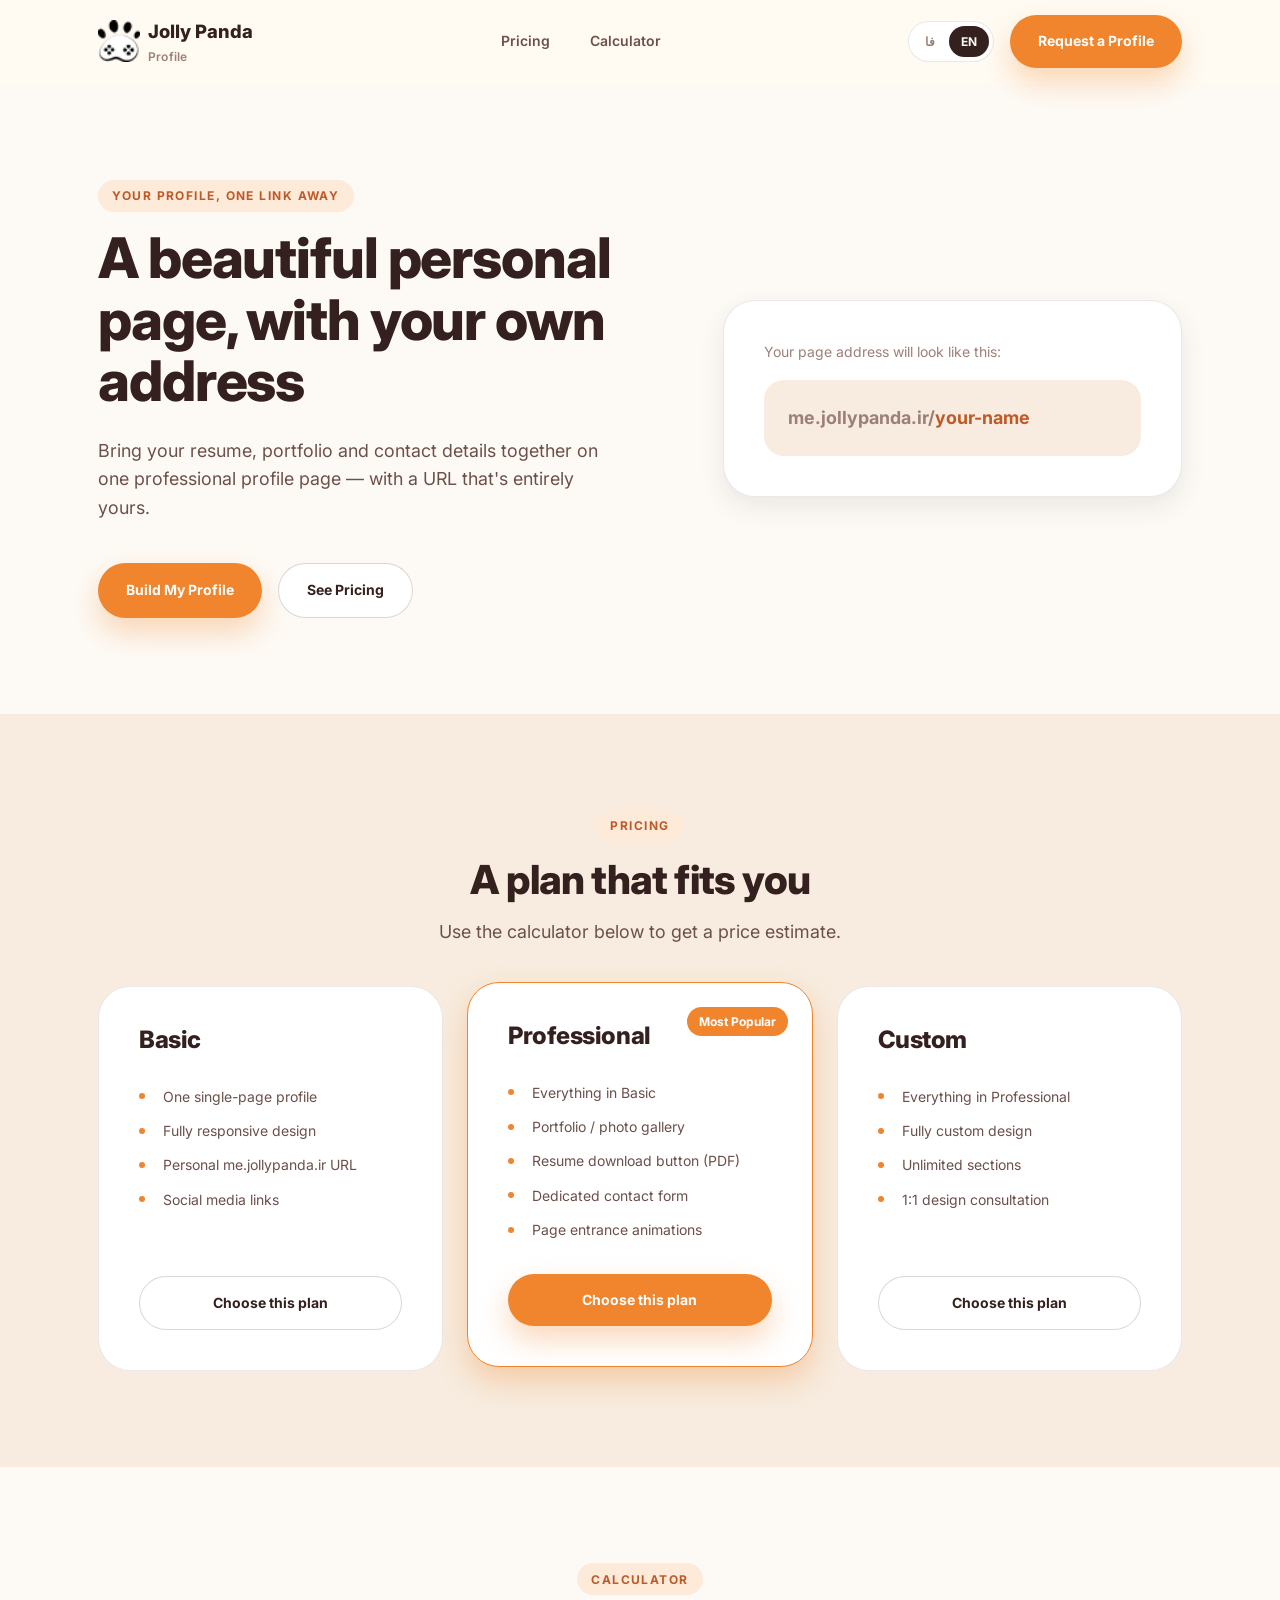
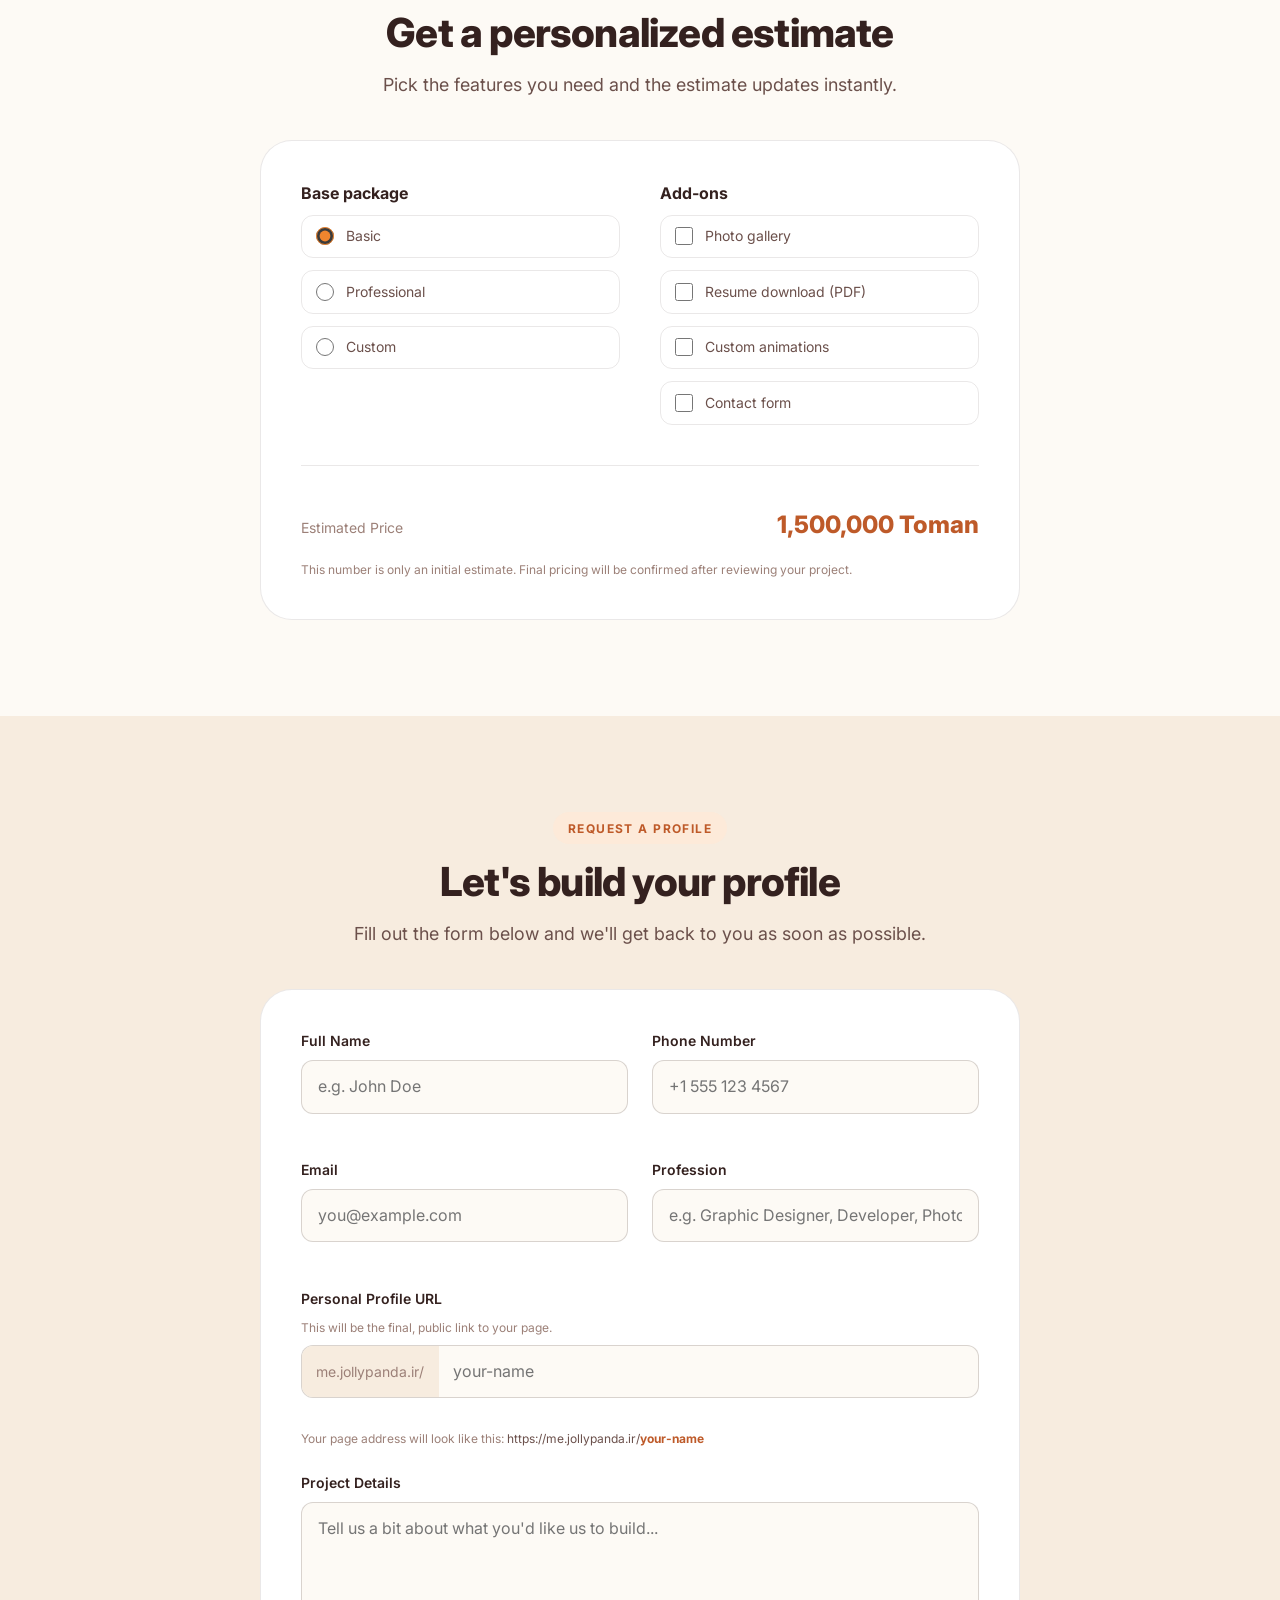
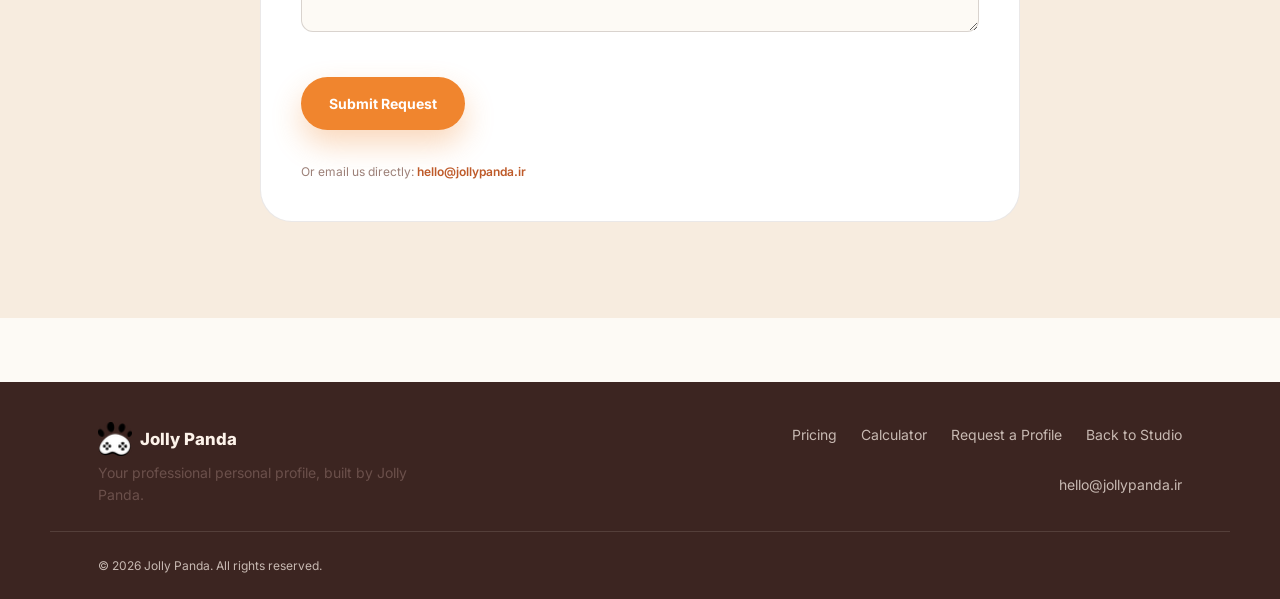
==== index.html @ eb1d2b5e "Add initial Jolly Panda Profile static site Introduce a standalone static site for Jolly Panda 'me' " ====
<!DOCTYPE html>
<html lang="fa" dir="rtl">
<head>
  <meta charset="UTF-8" />
  <meta name="viewport" content="width=device-width, initial-scale=1.0" />
  <title>پروفایل شخصی و Portfolio حرفه‌ای | Jolly Panda</title>
  <meta name="description" content="ساخت صفحه شخصی، رزومه و Portfolio اختصاصی برای معرفی حرفه‌ای شما در یک لینک." />
  <meta name="theme-color" content="#fffbf3" />
  <meta name="robots" content="index, follow, max-image-preview:large" />
  <meta name="author" content="Jolly Panda" />

  <!-- Open Graph -->
  <meta property="og:title" content="پروفایل شخصی و Portfolio حرفه‌ای | Jolly Panda" />
  <meta property="og:description" content="ساخت صفحه شخصی، رزومه و Portfolio اختصاصی برای معرفی حرفه‌ای شما در یک لینک." />
  <meta property="og:type" content="website" />
  <meta property="og:url" content="https://me.jollypanda.ir/" />
  <meta property="og:site_name" content="Jolly Panda" />
  <meta property="og:locale" content="fa_IR" />
  <meta property="og:locale:alternate" content="en_US" />

  <link rel="canonical" href="https://me.jollypanda.ir/" />
  <link rel="alternate" hreflang="fa" href="https://me.jollypanda.ir/" />
  <link rel="alternate" hreflang="en" href="https://me.jollypanda.ir/?lang=en" />
  <link rel="alternate" hreflang="x-default" href="https://me.jollypanda.ir/" />

  <link rel="icon" href="assets/favicon.svg" type="image/svg+xml" />

  <!-- Fonts: Inter (Latin) + Vazirmatn (Persian) — matches the Jolly Panda art style -->
  <link rel="preconnect" href="https://fonts.googleapis.com" />
  <link rel="preconnect" href="https://fonts.gstatic.com" crossorigin />
  <link href="https://fonts.googleapis.com/css2?family=Inter:wght@400;500;600;700;800;900&family=Vazirmatn:wght@400;500;600;700;800&display=swap" rel="stylesheet" />

  <!-- Self-contained: design tokens + base components, then page-specific styles -->
  <link rel="stylesheet" href="css/variables.css" />
  <link rel="stylesheet" href="css/base.css" />
  <link rel="stylesheet" href="css/page.css" />
</head>
<body>
  <a class="skip-link" href="#main" data-i18n="nav.skip">Skip to content</a>

  <header class="site-header" id="siteHeader">
    <div class="container nav">
      <a href="index.html" class="brand" aria-label="Jolly Panda Profile home">
        <img src="assets/favicon.svg" alt="" class="brand__mark" width="42" height="42" />
        <span>
          <span data-i18n="nav.brand">Jolly Panda</span>
          <span class="brand__sub" data-i18n="nav.brandSub">Profile</span>
        </span>
      </a>

      <button class="nav-toggle" id="navToggle" aria-expanded="false" aria-controls="navLinks" aria-label="Toggle menu">
        <span></span><span></span><span></span>
      </button>

      <nav id="navLinks" class="nav__links">
        <a href="#pricing" class="nav__link" data-i18n="nav.pricing">قیمت‌گذاری</a>
        <a href="#calculator" class="nav__link" data-i18n="nav.calculator">محاسبه‌گر</a>
        <a href="#request" class="btn btn-primary nav__mobile-cta" data-i18n="nav.request">درخواست پروفایل</a>
      </nav>

      <div class="nav__actions">
        <div class="lang-switch" role="group" aria-label="Language switch">
          <button type="button" class="lang-switch__btn" data-lang="fa">فا</button>
          <button type="button" class="lang-switch__btn" data-lang="en">EN</button>
        </div>
        <a href="#request" class="btn btn-primary" data-i18n="nav.request">درخواست پروفایل</a>
      </div>
    </div>
  </header>

  <main id="main">

    <!-- ============ HERO ============ -->
    <section class="section profile-hero">
      <div class="container profile-hero__grid">
        <div>
          <span class="eyebrow" data-i18n="hero.badge">پروفایل اختصاصی شما، در یک لینک</span>
          <h1 class="profile-hero__title" data-i18n="hero.title">یک صفحه شخصی زیبا، با آدرس اختصاصی خودتان</h1>
          <p class="profile-hero__desc" data-i18n="hero.description">
            رزومه، Portfolio و راه‌های ارتباطی‌تان را در یک صفحه شخصی حرفه‌ای کنار هم بگذارید — با آدرسی که کاملاً متعلق به خودتان است.
          </p>
          <div class="profile-hero__actions">
            <a href="#request" class="btn btn-primary" data-i18n="hero.ctaPrimary">ساخت پروفایل من</a>
            <a href="#pricing" class="btn btn-secondary" data-i18n="hero.ctaSecondary">مشاهده قیمت‌ها</a>
          </div>
        </div>

        <div class="profile-hero__url-card" aria-hidden="true">
          <span class="profile-hero__url-label" data-i18n="hero.urlLabel">آدرس صفحه شما این‌طور خواهد بود:</span>
          <div class="profile-hero__url-mock">
            <span class="profile-hero__url-domain">me.jollypanda.ir/</span><span class="profile-hero__url-slug">your-name</span>
          </div>
        </div>
      </div>
    </section>

    <!-- ============ PRICING ============ -->
    <section class="section section--alt" id="pricing">
      <div class="container">
        <div class="section-heading section-heading--center">
          <span class="eyebrow" data-i18n="pricing.eyebrow">قیمت‌گذاری</span>
          <h2 data-i18n="pricing.title">پکیجی که مناسب شماست</h2>
          <p data-i18n="pricing.subtitle">برای برآورد قیمت، از محاسبه‌گر پایین همین صفحه استفاده کنید.</p>
        </div>

        <div class="pricing-grid">
          <article class="pricing-card">
            <h3 data-i18n="pricing.plans.basic.name">پایه</h3>
            <ul class="pricing-card__features" data-i18n-list="pricing.plans.basic.features"></ul>
            <a href="#request" class="btn btn-secondary pricing-card__cta" data-i18n="pricing.cta">انتخاب این پکیج</a>
          </article>

          <article class="pricing-card pricing-card--featured">
            <span class="pricing-card__badge" data-i18n="pricing.mostPopular">محبوب‌ترین</span>
            <h3 data-i18n="pricing.plans.professional.name">حرفه‌ای</h3>
            <ul class="pricing-card__features" data-i18n-list="pricing.plans.professional.features"></ul>
            <a href="#request" class="btn btn-primary pricing-card__cta" data-i18n="pricing.cta">انتخاب این پکیج</a>
          </article>

          <article class="pricing-card">
            <h3 data-i18n="pricing.plans.custom.name">اختصاصی</h3>
            <ul class="pricing-card__features" data-i18n-list="pricing.plans.custom.features"></ul>
            <a href="#request" class="btn btn-secondary pricing-card__cta" data-i18n="pricing.cta">انتخاب این پکیج</a>
          </article>
        </div>
      </div>
    </section>

    <!-- ============ CALCULATOR ============ -->
    <section class="section" id="calculator">
      <div class="container">
        <div class="section-heading section-heading--center">
          <span class="eyebrow" data-i18n="calculator.eyebrow">محاسبه‌گر</span>
          <h2 data-i18n="calculator.title">برآورد قیمت شخصی‌سازی‌شده</h2>
          <p data-i18n="calculator.subtitle">امکانات مورد نیازتان را انتخاب کنید تا برآورد قیمت به‌روزرسانی شود.</p>
        </div>

        <form class="calculator" id="calculatorForm">
          <div class="calculator__grid">
            <fieldset class="calculator__group">
              <legend data-i18n="calculator.packageLabel">پکیج پایه</legend>
              <label class="calculator__option">
                <input type="radio" name="calcPackage" value="basic" checked />
                <span data-i18n="calculator.packages.basic">پایه</span>
              </label>
              <label class="calculator__option">
                <input type="radio" name="calcPackage" value="standard" />
                <span data-i18n="calculator.packages.standard">حرفه‌ای</span>
              </label>
              <label class="calculator__option">
                <input type="radio" name="calcPackage" value="premium" />
                <span data-i18n="calculator.packages.premium">اختصاصی</span>
              </label>
            </fieldset>

            <fieldset class="calculator__group">
              <legend data-i18n="calculator.addonsLabel">امکانات اضافه</legend>
              <label class="calculator__option">
                <input type="checkbox" name="calcAddon" value="gallery" />
                <span data-i18n="calculator.addons.gallery">گالری تصاویر</span>
              </label>
              <label class="calculator__option">
                <input type="checkbox" name="calcAddon" value="resume" />
                <span data-i18n="calculator.addons.resume">دانلود رزومه (PDF)</span>
              </label>
              <label class="calculator__option">
                <input type="checkbox" name="calcAddon" value="animations" />
                <span data-i18n="calculator.addons.animations">انیمیشن‌های اختصاصی</span>
              </label>
              <label class="calculator__option">
                <input type="checkbox" name="calcAddon" value="contactForm" />
                <span data-i18n="calculator.addons.contactForm">فرم تماس</span>
              </label>
            </fieldset>
          </div>

          <div class="calculator__result">
            <span class="calculator__result-label" data-i18n="calculator.totalLabel">برآورد قیمت</span>
            <span class="calculator__result-value" id="calculatorTotal">۱,۵۰۰,۰۰۰ تومان</span>
          </div>
          <p class="calculator__note" data-i18n="calculator.note">این عدد صرفاً یک برآورد اولیه است و قیمت نهایی پس از بررسی پروژه اعلام می‌شود.</p>
        </form>
      </div>
    </section>

    <!-- ============ REQUEST FORM ============ -->
    <section class="section section--alt" id="request">
      <div class="container">
        <div class="section-heading section-heading--center">
          <span class="eyebrow" data-i18n="form.eyebrow">درخواست پروفایل</span>
          <h2 data-i18n="form.title">بگذارید پروفایل‌تان را بسازیم</h2>
          <p data-i18n="form.subtitle">فرم زیر را پر کنید تا در سریع‌ترین زمان ممکن با شما تماس بگیریم.</p>
        </div>

        <form class="request-form" id="profileRequestForm" novalidate>
          <div class="request-form__row">
            <div class="form-field">
              <label class="form-field__label" for="fullName" data-i18n="form.labels.fullName">نام و نام خانوادگی</label>
              <input class="form-field__input" type="text" id="fullName" name="fullName"
                     data-i18n-placeholder="form.placeholders.fullName" placeholder="مثلاً یوسف فرهمند" />
              <span class="form-field__error"></span>
            </div>

            <div class="form-field">
              <label class="form-field__label" for="phone" data-i18n="form.labels.phone">شماره تماس</label>
              <input class="form-field__input" type="tel" id="phone" name="phone"
                     data-i18n-placeholder="form.placeholders.phone" placeholder="۰۹۱۲۱۲۳۴۵۶۷" />
              <span class="form-field__error"></span>
            </div>
          </div>

          <div class="request-form__row">
            <div class="form-field">
              <label class="form-field__label" for="email" data-i18n="form.labels.email">ایمیل</label>
              <input class="form-field__input" type="email" id="email" name="email"
                     data-i18n-placeholder="form.placeholders.email" placeholder="you@example.com" />
              <span class="form-field__error"></span>
            </div>

            <div class="form-field">
              <label class="form-field__label" for="profession" data-i18n="form.labels.profession">حوزه فعالیت</label>
              <input class="form-field__input" type="text" id="profession" name="profession"
                     data-i18n-placeholder="form.placeholders.profession" placeholder="مثلاً طراح گرافیک، برنامه‌نویس، عکاس..." />
              <span class="form-field__error"></span>
            </div>
          </div>

          <!-- ===== Profile URL / slug picker ===== -->
          <div class="form-field form-field--url">
            <label class="form-field__label" for="profileSlugInput" data-i18n="form.labels.urlLabel">آدرس اختصاصی پروفایل</label>
            <p class="form-field__hint" data-i18n="form.labels.urlSubLabel">این آدرس، لینک نهایی و عمومی صفحه شما خواهد بود.</p>

            <div class="url-picker">
              <span class="url-picker__prefix" data-i18n="form.labels.urlPreviewPrefix">me.jollypanda.ir/</span>
              <input class="url-picker__input" type="text" id="profileSlugInput" name="profileSlug"
                     autocomplete="off" spellcheck="false"
                     data-i18n-placeholder="form.placeholders.url" placeholder="your-name" />
            </div>
            <p class="url-picker__status" id="profileSlugStatus" role="status" aria-live="polite"></p>
            <p class="url-picker__preview">
              <span data-i18n="hero.urlLabel">آدرس صفحه شما این‌طور خواهد بود:</span>
              <a href="#" class="url-picker__preview-link" tabindex="-1">https://me.jollypanda.ir/<span id="profileSlugPreview">your-name</span></a>
            </p>
          </div>

          <div class="form-field">
            <label class="form-field__label" for="projectDetails" data-i18n="form.labels.projectDetails">توضیحات پروژه</label>
            <textarea class="form-field__input form-field__textarea" id="projectDetails" name="projectDetails" rows="4"
                      data-i18n-placeholder="form.placeholders.projectDetails" placeholder="کمی درباره کاری که می‌خواهید انجام دهیم بنویسید..."></textarea>
            <span class="form-field__error"></span>
          </div>

          <div class="request-form__footer">
            <button type="submit" class="btn btn-primary" id="profileSubmitBtn" data-i18n="form.submit">ارسال درخواست</button>
            <p class="request-form__feedback" id="profileFormFeedback" role="status" aria-live="polite"></p>
            <p class="request-form__direct-email">
              <span data-i18n="form.directEmailLabel">یا مستقیم ایمیل بزنید:</span>
              <a href="mailto:hello@jollypanda.ir">hello@jollypanda.ir</a>
            </p>
          </div>
        </form>
      </div>
    </section>
  </main>

  <footer class="site-footer">
    <div class="container site-footer__top">
      <div class="site-footer__brand">
        <a href="index.html" class="site-footer__logo" aria-label="Jolly Panda Profile home">
          <img src="assets/favicon.svg" alt="" class="site-footer__mark" width="34" height="34" />
          <span data-i18n="nav.brand">Jolly Panda</span>
        </a>
        <p class="site-footer__tagline" data-i18n="footer.tagline">پروفایل شخصی حرفه‌ای شما، ساخته‌شده توسط Jolly Panda.</p>
      </div>

      <nav class="site-footer__nav" aria-label="Footer navigation">
        <div class="site-footer__group">
          <ul class="site-footer__list">
            <li><a class="site-footer__link" href="#pricing" data-i18n="nav.pricing">قیمت‌گذاری</a></li>
            <li><a class="site-footer__link" href="#calculator" data-i18n="nav.calculator">محاسبه‌گر</a></li>
            <li><a class="site-footer__link" href="#request" data-i18n="nav.request">درخواست پروفایل</a></li>
            <li><a class="site-footer__link" href="https://jollypanda.ir" data-i18n="nav.backToStudio">بازگشت به استودیو</a></li>
            <li><a class="site-footer__link site-footer__link--email" href="mailto:hello@jollypanda.ir">hello@jollypanda.ir</a></li>
          </ul>
        </div>
      </nav>
    </div>

    <div class="site-footer__bottom">
      <div class="container">
        <p class="site-footer__copyright" data-i18n="footer.copyright">© ۲۰۲۶ Jolly Panda. تمامی حقوق محفوظ است.</p>
      </div>
    </div>
  </footer>

  <script src="js/app.js" defer></script>
  <script src="js/language.js" defer></script>
  <script src="js/slug-service.js" defer></script>
  <script src="js/slug-input.js" defer></script>
  <script src="js/calculator.js" defer></script>
  <script src="js/email-service.js" defer></script>
  <script src="js/form.js" defer></script>
  <script src="js/list-i18n.js" defer></script>
</body>
</html>
---- css/variables.css ----
/* ==========================================================================
   Jolly Panda Studio — Design Tokens
   Every color, radius, shadow, spacing and type value used across the site
   is declared here as a CSS Custom Property. Nothing below should be
   hard-coded anywhere else in the codebase.

   COLOR SOURCE: every color below was sampled directly from the official
   mascot artwork (assets/mascot/jolly-panda-mascot.jpeg) via k-means /
   channel-filtered pixel extraction — nothing here is an invented or
   generic palette:
     - Panda Orange   #f0852e  → the hoodie (primary brand color)
     - Ember Orange    #be5a29  → hoodie shadow folds (hover / dark state)
     - Bamboo Yellow  #fcdd4e  → the badge's geometric backdrop
     - Blush Rose     #ebbeb1  → the mascot's cheek blush
     - Panda Ink      #362122  → the fur outline / eyes / nose
     - Warm Cream     #f0e6d9  → the mascot's white fur, warmed
   ========================================================================== */

:root {
  /* ---------- Color: Surfaces (from the mascot's cream fur) ---------- */
  --color-paper: #fdfaf5;        /* primary background */
  --color-paper-alt: #f7ecdf;    /* alternating section background */
  --color-surface: #ffffff;      /* card surfaces */
  --color-surface-tint: #f6ece1; /* subtle surface on paper-alt sections */

  /* ---------- Color: Ink (from the mascot's outline / eyes) ---------- */
  --color-ink: #34211f;          /* headings / high emphasis text */
  --color-ink-soft: #6b504b;     /* body copy */
  --color-ink-faint: #9c8078;    /* captions, meta */
  --color-border: rgba(52, 33, 31, 0.1);
  --color-border-strong: rgba(52, 33, 31, 0.18);

  /* ---------- Color: Panda Orange (primary — the hoodie) ---------- */
  --color-orange: #f0852e;
  --color-orange-dark: #be5a29;
  --color-orange-light: #fdead9;

  /* ---------- Color: Bamboo Yellow (secondary — the badge backdrop) ---------- */
  --color-yellow: #fcdd4e;
  --color-yellow-dark: #dcb52a;
  --color-yellow-light: #fff6d8;

  /* ---------- Color: Blush Rose (accent — the cheek blush) ---------- */
  --color-blush: #ebbeb1;
  --color-blush-dark: #d18f7c;
  --color-blush-light: #faeae5;

  /* ---------- Color: Warm Taupe (neutral accent — fur shading) ---------- */
  --color-taupe: #d3b5a8;
  --color-taupe-dark: #a9877a;
  --color-taupe-light: #f2e6de;

  /* ---------- Gradients (used sparingly — one signature moment only) ---------- */
  --gradient-brand: linear-gradient(135deg, var(--color-orange) 0%, var(--color-yellow) 100%);
  --gradient-ink: linear-gradient(180deg, #3c2521 0%, #2a1917 100%);

  /* ---------- Shadows (warm-tinted, matching the ink color) ---------- */
  --shadow-xs: 0 2px 6px rgba(52, 33, 31, 0.07);
  --shadow-soft: 0 10px 26px rgba(52, 33, 31, 0.09);
  --shadow-lift: 0 20px 44px rgba(52, 33, 31, 0.16);
  --shadow-orange: 0 14px 30px rgba(240, 133, 46, 0.32);
  --shadow-yellow: 0 14px 30px rgba(252, 221, 78, 0.35);

  /* ---------- Radii ---------- */
  --radius-sm: 12px;
  --radius-md: 20px;
  --radius-lg: 32px;
  --radius-xl: 48px;
  --radius-full: 999px;

  /* ---------- Spacing scale ---------- */
  --space-3xs: 0.25rem;
  --space-2xs: 0.5rem;
  --space-xs: 0.75rem;
  --space-sm: 1rem;
  --space-md: 1.5rem;
  --space-lg: 2.5rem;
  --space-xl: 4rem;
  --space-2xl: 6rem;
  --space-3xl: 9rem;

  /* ---------- Layout ---------- */
  --container-max: 1180px;
  --container-pad: clamp(1.25rem, 4vw, 3rem);
  --nav-height: 84px;

  /* ---------- Typography ---------- */
  --font-en: 'Inter', -apple-system, BlinkMacSystemFont, 'Segoe UI', sans-serif;
  --font-fa: 'Vazirmatn', 'Inter', Tahoma, sans-serif;

  --fs-display: clamp(2.75rem, 6vw, 5rem);
  --fs-h1: clamp(2.25rem, 4.4vw, 3.5rem);
  --fs-h2: clamp(1.75rem, 3.2vw, 2.5rem);
  --fs-h3: clamp(1.25rem, 2vw, 1.5rem);
  --fs-lead: clamp(1.05rem, 1.4vw, 1.25rem);
  --fs-body: 1rem;
  --fs-small: 0.875rem;
  --fs-tiny: 0.75rem;

  --lh-tight: 1.1;
  --lh-snug: 1.3;
  --lh-normal: 1.6;

  /* ---------- Motion ---------- */
  --ease-bounce: cubic-bezier(0.34, 1.56, 0.64, 1);
  --ease-out: cubic-bezier(0.16, 1, 0.3, 1);
  --duration-fast: 180ms;
  --duration-base: 320ms;
  --duration-slow: 600ms;

  /* ---------- Z-index scale ---------- */
  --z-nav: 100;
  --z-menu: 200;
  --z-modal: 300;
}

/* Dark surface used behind footer / CTA — a deep tint of the mascot's own
   ink color, so the "night" mode still reads as part of the same brand
   rather than a generic near-black. */
:root {
  --color-night: #2a1917;
  --color-night-soft: #3c2521;
  --color-on-night: #fdf3ea;
  --color-on-night-soft: rgba(253, 243, 234, 0.72);
}
---- css/base.css ----
/* ==========================================================================
   Jolly Panda Profile — base.css
   Extracted from the Jolly Panda Studio stylesheet (reset, typography,
   layout primitives, nav, buttons, footer) so this is a fully standalone
   project that still matches the studio's art style exactly — no
   cross-project file references.
   ========================================================================== */

/* ---------- 1. Reset & base ---------- */
*,
*::before,
*::after {
  box-sizing: border-box;
  margin: 0;
  padding: 0;
}

html {
  scroll-behavior: smooth;
  -webkit-text-size-adjust: 100%;
}

@media (prefers-reduced-motion: reduce) {
  html {
    scroll-behavior: auto;
  }
  *,
  *::before,
  *::after {
    animation-duration: 0.001ms !important;
    animation-iteration-count: 1 !important;
    transition-duration: 0.001ms !important;
    scroll-behavior: auto !important;
  }
}

body {
  font-family: var(--font-en);
  background-color: var(--color-paper);
  color: var(--color-ink);
  line-height: var(--lh-normal);
  overflow-x: hidden;
  -webkit-font-smoothing: antialiased;
}

html[lang="fa"] body,
body[dir="rtl"] {
  font-family: var(--font-fa);
}

img,
svg {
  display: block;
  max-width: 100%;
}

a {
  color: inherit;
  text-decoration: none;
}

ul {
  list-style: none;
}

button {
  font: inherit;
  color: inherit;
  background: none;
  border: none;
  cursor: pointer;
}

input,
textarea {
  font: inherit;
}

:focus-visible {
  outline: 3px solid var(--color-orange-dark);
  outline-offset: 3px;
  border-radius: var(--radius-sm);
}

.skip-link {
  position: absolute;
  top: -100px;
  left: var(--space-sm);
  background: var(--color-ink);
  color: var(--color-paper);
  padding: var(--space-xs) var(--space-sm);
  border-radius: var(--radius-sm);
  z-index: var(--z-modal);
  transition: top var(--duration-fast) var(--ease-out);
}

.skip-link:focus {
  top: var(--space-sm);
}

/* ---------- 2. Typography ---------- */
h1, h2, h3, h4 {
  color: var(--color-ink);
  line-height: var(--lh-tight);
  font-weight: 800;
  letter-spacing: -0.02em;
}

html[lang="fa"] h1,
html[lang="fa"] h2,
html[lang="fa"] h3,
html[lang="fa"] h4 {
  letter-spacing: 0;
  font-weight: 700;
}

p {
  color: var(--color-ink-soft);
}

.eyebrow {
  display: inline-flex;
  align-items: center;
  gap: var(--space-2xs);
  font-size: var(--fs-tiny);
  font-weight: 700;
  letter-spacing: 0.12em;
  text-transform: uppercase;
  color: var(--color-orange-dark);
  background: var(--color-orange-light);
  padding: 0.4rem 0.9rem;
  border-radius: var(--radius-full);
}

html[lang="fa"] .eyebrow {
  letter-spacing: 0;
  text-transform: none;
}

.section-heading {
  max-width: 640px;
  margin-inline: 0;
  margin-bottom: var(--space-lg);
}

.section-heading--center {
  margin-inline: auto;
  text-align: center;
}

.section-heading h2 {
  font-size: var(--fs-h2);
  margin-top: var(--space-sm);
}

.section-heading p {
  font-size: var(--fs-lead);
  margin-top: var(--space-sm);
}

/* ---------- 3. Layout primitives ---------- */
.container {
  width: 100%;
  max-width: var(--container-max);
  margin-inline: auto;
  padding-inline: var(--container-pad);
}

.section {
  padding-block: var(--space-2xl);
  position: relative;
}

.section--alt {
  background-color: var(--color-paper-alt);
}

main {
  display: block;
}

/* ---------- 4. Navigation ---------- */
.site-header {
  position: fixed;
  inset-inline: 0;
  top: 0;
  height: var(--nav-height);
  z-index: var(--z-nav);
  display: flex;
  align-items: center;
  background: rgba(255, 251, 243, 0.78);
  backdrop-filter: blur(14px);
  -webkit-backdrop-filter: blur(14px);
  border-bottom: 1px solid transparent;
  transition: border-color var(--duration-base) var(--ease-out),
    box-shadow var(--duration-base) var(--ease-out);
}

.site-header.is-scrolled {
  border-bottom-color: var(--color-border);
  box-shadow: var(--shadow-xs);
}

.nav {
  display: flex;
  align-items: center;
  justify-content: space-between;
  width: 100%;
}

.brand {
  display: flex;
  align-items: center;
  gap: var(--space-2xs);
  font-weight: 800;
  font-size: 1.15rem;
  color: var(--color-ink);
}

.brand__mark {
  width: 42px;
  height: 42px;
  flex-shrink: 0;
}

.nav__links {
  display: flex;
  align-items: center;
  gap: var(--space-lg);
}

.nav__link {
  position: relative;
  font-weight: 600;
  font-size: var(--fs-small);
  color: var(--color-ink-soft);
  padding-block: var(--space-2xs);
  transition: color var(--duration-fast) var(--ease-out);
}

.nav__link::after {
  content: "";
  position: absolute;
  left: 0;
  right: 100%;
  bottom: -2px;
  height: 2px;
  background: var(--color-orange);
  border-radius: var(--radius-full);
  transition: right var(--duration-base) var(--ease-out);
}

.nav__link:hover,
.nav__link.is-active {
  color: var(--color-ink);
}

.nav__link:hover::after,
.nav__link.is-active::after {
  right: 0;
}

.nav__actions {
  display: flex;
  align-items: center;
  gap: var(--space-sm);
}

.lang-switch {
  display: flex;
  align-items: center;
  background: var(--color-surface);
  border: 1px solid var(--color-border);
  border-radius: var(--radius-full);
  padding: 4px;
  gap: 2px;
}

.lang-switch__btn {
  padding: 0.4rem 0.75rem;
  border-radius: var(--radius-full);
  font-size: var(--fs-tiny);
  font-weight: 700;
  color: var(--color-ink-faint);
  transition: background var(--duration-fast) var(--ease-out),
    color var(--duration-fast) var(--ease-out);
}

.lang-switch__btn.is-active {
  background: var(--color-ink);
  color: var(--color-paper);
}

.nav-toggle {
  display: none;
  flex-direction: column;
  justify-content: center;
  gap: 5px;
  width: 42px;
  height: 42px;
  border-radius: var(--radius-sm);
}

.nav-toggle span {
  display: block;
  width: 22px;
  height: 2px;
  background: var(--color-ink);
  border-radius: var(--radius-full);
  transition: transform var(--duration-base) var(--ease-bounce),
    opacity var(--duration-fast) var(--ease-out);
}

.nav-toggle[aria-expanded="true"] span:nth-child(1) {
  transform: translateY(7px) rotate(45deg);
}

.nav-toggle[aria-expanded="true"] span:nth-child(2) {
  opacity: 0;
}

.nav-toggle[aria-expanded="true"] span:nth-child(3) {
  transform: translateY(-7px) rotate(-45deg);
}

/* ---------- 5. Buttons ---------- */
.btn {
  display: inline-flex;
  align-items: center;
  justify-content: center;
  gap: var(--space-2xs);
  padding: 0.95rem 1.75rem;
  border-radius: var(--radius-full);
  font-weight: 700;
  font-size: var(--fs-small);
  white-space: nowrap;
  transition: transform var(--duration-base) var(--ease-bounce),
    box-shadow var(--duration-base) var(--ease-out),
    background var(--duration-fast) var(--ease-out);
}

.btn:hover {
  transform: translateY(-3px);
}

.btn:active {
  transform: translateY(-1px) scale(0.98);
}

.btn-primary {
  background: var(--color-orange);
  color: #fff;
  box-shadow: var(--shadow-orange);
}

.btn-primary:hover {
  background: var(--color-orange-dark);
}

.btn-secondary {
  background: var(--color-surface);
  color: var(--color-ink);
  border: 1.5px solid var(--color-border-strong);
}

.btn-secondary:hover {
  border-color: var(--color-ink);
  box-shadow: var(--shadow-soft);
}

/* ---------- 6. Footer ---------- */
.site-footer {
  background: var(--color-night-soft);
  color: var(--color-on-night-soft);
  margin-block-start: var(--space-xl);
}

.site-footer__top {
  display: grid;
  grid-template-columns: 1fr;
  gap: var(--space-lg);
  padding-block: var(--space-lg) var(--space-md);
  border-block-end: 1px solid rgba(253, 243, 234, 0.12);
}

.site-footer__brand {
  display: flex;
  flex-direction: column;
  align-items: center;
  text-align: center;
}

.site-footer__logo {
  display: inline-flex;
  align-items: center;
  gap: var(--space-2xs);
  color: var(--color-on-night);
  font-weight: 800;
  font-size: 1.05rem;
}

.site-footer__mark {
  width: 34px;
  height: 34px;
  flex-shrink: 0;
}

.site-footer__tagline {
  margin-block-start: 0.35rem;
  max-width: 320px;
  margin-inline: auto;
  font-size: var(--fs-small);
  text-align: center;
}

.site-footer__nav {
  display: flex;
  justify-content: center;
}

.site-footer__group {
  text-align: center;
}

.site-footer__list {
  display: flex;
  flex-wrap: wrap;
  justify-content: center;
  gap: var(--space-md);
  list-style: none;
}

.site-footer__link {
  font-size: var(--fs-small);
  color: inherit;
  transition: color var(--duration-fast) var(--ease-out);
}

.site-footer__link:hover,
.site-footer__link:focus-visible {
  color: var(--color-on-night);
}

.site-footer__bottom {
  padding-block: var(--space-md);
}

.site-footer__copyright {
  text-align: center;
  font-size: var(--fs-tiny);
  color: var(--color-on-night-soft);
}

/* ---------- 7. Mobile navigation (below 768px) ---------- */
.nav-toggle {
  display: flex;
}

.nav__links {
  position: fixed;
  top: var(--nav-height);
  inset-inline: 0;
  bottom: 0;
  flex-direction: column;
  justify-content: flex-start;
  align-items: stretch;
  gap: 0;
  background: var(--color-paper);
  padding: var(--space-lg) var(--container-pad);
  transform: translateY(-8px);
  opacity: 0;
  pointer-events: none;
  visibility: hidden;
  transition: opacity var(--duration-base) var(--ease-out),
    transform var(--duration-base) var(--ease-out),
    visibility var(--duration-base);
  z-index: var(--z-menu);
}

.nav__links.is-open {
  opacity: 1;
  transform: translateY(0);
  pointer-events: auto;
  visibility: visible;
}

.nav__link {
  font-size: 1.25rem;
  padding-block: var(--space-sm);
  border-bottom: 1px solid var(--color-border);
}

.nav__link::after {
  display: none;
}

.nav__actions {
  display: none;
}

.nav__links .nav__mobile-cta {
  display: block;
  margin-top: var(--space-lg);
}

@media (min-width: 768px) {
  .nav-toggle {
    display: none;
  }

  .nav__links {
    position: static;
    flex-direction: row;
    align-items: center;
    gap: var(--space-lg);
    background: none;
    padding: 0;
    transform: none;
    opacity: 1;
    pointer-events: auto;
    visibility: visible;
    width: auto;
  }

  .nav__link {
    font-size: var(--fs-small);
    padding-block: var(--space-2xs);
    border-bottom: none;
  }

  .nav__link::after {
    display: block;
  }

  .nav__actions {
    display: flex;
  }

  .nav__links .nav__mobile-cta {
    display: none;
  }

  .site-footer__top {
    grid-template-columns: 1fr 1fr;
    text-align: start;
  }

  .site-footer__brand {
    align-items: start;
    text-align: start;
  }

  .site-footer__tagline {
    margin-inline: 0;
    text-align: start;
  }

  .site-footer__nav {
    justify-content: flex-end;
  }

  .site-footer__group,
  .site-footer__list {
    text-align: start;
    justify-content: flex-end;
  }

  .site-footer__copyright {
    text-align: start;
  }
}
---- css/page.css ----
/* ==========================================================================
   Jolly Panda Profile — page-specific styles
   Builds only on top of this project's own variables.css + base.css. No
   colors, radii, spacing, or fonts are invented here — everything
   references the shared design tokens, extracted from the Jolly Panda
   Studio art style, so this page matches that look exactly while staying
   a fully standalone, self-contained project.
   ========================================================================== */

.brand__sub {
  display: block;
  font-size: var(--fs-tiny);
  font-weight: 600;
  color: var(--color-ink-faint);
  letter-spacing: 0.02em;
}

/* ---------- Hero ---------- */
.profile-hero {
  padding-top: calc(var(--nav-height) + var(--space-2xl));
}

.profile-hero__grid {
  display: grid;
  grid-template-columns: 1fr;
  gap: var(--space-xl);
  align-items: center;
}

.profile-hero__title {
  font-size: var(--fs-h1);
  line-height: var(--lh-tight);
  margin-top: var(--space-sm);
  color: var(--color-ink);
}

.profile-hero__desc {
  font-size: var(--fs-lead);
  color: var(--color-ink-soft);
  margin-top: var(--space-md);
  max-width: 46ch;
}

.profile-hero__actions {
  display: flex;
  flex-wrap: wrap;
  gap: var(--space-sm);
  margin-top: var(--space-lg);
}

.profile-hero__url-card {
  background: var(--color-surface);
  border: 1px solid var(--color-border);
  border-radius: var(--radius-lg);
  padding: var(--space-lg);
  box-shadow: var(--shadow-soft);
}

.profile-hero__url-label {
  display: block;
  font-size: var(--fs-small);
  color: var(--color-ink-faint);
  margin-bottom: var(--space-sm);
}

.profile-hero__url-mock {
  display: flex;
  align-items: center;
  flex-wrap: wrap;
  font-family: var(--font-en);
  font-size: var(--fs-lead);
  font-weight: 700;
  padding: var(--space-md);
  background: var(--color-paper-alt);
  border-radius: var(--radius-md);
  direction: ltr;
  unicode-bidi: isolate;
}

.profile-hero__url-domain {
  color: var(--color-ink-faint);
}

.profile-hero__url-slug {
  color: var(--color-orange-dark);
}

@media (min-width: 900px) {
  .profile-hero__grid {
    grid-template-columns: 1.1fr 0.9fr;
  }
}

/* ---------- Pricing ---------- */
.pricing-grid {
  display: grid;
  grid-template-columns: 1fr;
  gap: var(--space-md);
}

.pricing-card {
  position: relative;
  background: var(--color-surface);
  border: 1px solid var(--color-border);
  border-radius: var(--radius-lg);
  padding: var(--space-lg);
  display: flex;
  flex-direction: column;
  gap: var(--space-sm);
}

.pricing-card--featured {
  border-color: var(--color-orange);
  box-shadow: var(--shadow-orange);
  transform: translateY(-4px);
}

.pricing-card__badge {
  position: absolute;
  top: var(--space-md);
  inset-inline-end: var(--space-md);
  background: var(--color-orange);
  color: #fff;
  font-size: var(--fs-tiny);
  font-weight: 700;
  padding: 0.3rem 0.75rem;
  border-radius: var(--radius-full);
}

.pricing-card h3 {
  font-size: var(--fs-h3);
  color: var(--color-ink);
}

.pricing-card__features {
  display: flex;
  flex-direction: column;
  gap: var(--space-xs);
  margin-block: var(--space-sm);
  flex: 1;
}

.pricing-card__features li {
  font-size: var(--fs-small);
  color: var(--color-ink-soft);
  padding-inline-start: var(--space-md);
  position: relative;
}

.pricing-card__features li::before {
  content: "";
  position: absolute;
  inset-inline-start: 0;
  top: 0.55em;
  width: 6px;
  height: 6px;
  border-radius: var(--radius-full);
  background: var(--color-orange);
}

.pricing-card__cta {
  width: 100%;
}

@media (min-width: 900px) {
  .pricing-grid {
    grid-template-columns: repeat(3, 1fr);
    align-items: stretch;
  }
}

/* ---------- Calculator ---------- */
.calculator {
  max-width: 760px;
  margin-inline: auto;
  background: var(--color-surface);
  border: 1px solid var(--color-border);
  border-radius: var(--radius-lg);
  padding: var(--space-lg);
}

.calculator__grid {
  display: grid;
  grid-template-columns: 1fr;
  gap: var(--space-lg);
}

.calculator__group {
  border: none;
  padding: 0;
  display: flex;
  flex-direction: column;
  gap: var(--space-xs);
}

.calculator__group legend {
  font-weight: 700;
  color: var(--color-ink);
  margin-bottom: var(--space-2xs);
  padding: 0;
}

.calculator__option {
  display: flex;
  align-items: center;
  gap: var(--space-xs);
  font-size: var(--fs-small);
  color: var(--color-ink-soft);
  padding: 0.6rem 0.85rem;
  border: 1px solid var(--color-border);
  border-radius: var(--radius-sm);
  cursor: pointer;
  transition: border-color var(--duration-fast) var(--ease-out);
}

.calculator__option:hover {
  border-color: var(--color-orange);
}

.calculator__option input {
  accent-color: var(--color-orange);
  width: 18px;
  height: 18px;
  flex-shrink: 0;
}

.calculator__result {
  display: flex;
  align-items: baseline;
  justify-content: space-between;
  margin-top: var(--space-lg);
  padding-top: var(--space-lg);
  border-top: 1px solid var(--color-border);
}

.calculator__result-label {
  font-size: var(--fs-small);
  color: var(--color-ink-faint);
}

.calculator__result-value {
  font-size: var(--fs-h3);
  font-weight: 800;
  color: var(--color-orange-dark);
}

.calculator__note {
  font-size: var(--fs-tiny);
  color: var(--color-ink-faint);
  margin-top: var(--space-sm);
}

@media (min-width: 700px) {
  .calculator__grid {
    grid-template-columns: 1fr 1fr;
  }
}

/* ---------- Request form ---------- */
.request-form {
  max-width: 760px;
  margin-inline: auto;
  background: var(--color-surface);
  border: 1px solid var(--color-border);
  border-radius: var(--radius-lg);
  padding: var(--space-lg);
  display: flex;
  flex-direction: column;
  gap: var(--space-md);
}

.request-form__row {
  display: grid;
  grid-template-columns: 1fr;
  gap: var(--space-md);
}

@media (min-width: 700px) {
  .request-form__row {
    grid-template-columns: 1fr 1fr;
  }
}

.form-field {
  display: flex;
  flex-direction: column;
  gap: var(--space-2xs);
}

.form-field__label {
  font-size: var(--fs-small);
  font-weight: 600;
  color: var(--color-ink);
}

.form-field__hint {
  font-size: var(--fs-tiny);
  color: var(--color-ink-faint);
  margin: 0;
}

.form-field__input {
  width: 100%;
  padding: 0.8rem 1rem;
  border: 1.5px solid var(--color-border-strong);
  border-radius: var(--radius-sm);
  font: inherit;
  color: var(--color-ink);
  background: var(--color-paper);
  transition: border-color var(--duration-fast) var(--ease-out);
}

.form-field__input:focus {
  outline: none;
  border-color: var(--color-orange);
}

.form-field__textarea {
  resize: vertical;
  min-height: 6rem;
}

.form-field__error {
  min-height: 1.1em;
  font-size: var(--fs-tiny);
  color: #c0392b;
}

.form-field.has-error .form-field__input {
  border-color: #c0392b;
}

/* URL picker */
.url-picker {
  display: flex;
  align-items: stretch;
  border: 1.5px solid var(--color-border-strong);
  border-radius: var(--radius-sm);
  overflow: hidden;
  background: var(--color-paper);
}

.url-picker:focus-within {
  border-color: var(--color-orange);
}

.url-picker__prefix {
  display: flex;
  align-items: center;
  padding-inline: 0.9rem;
  background: var(--color-paper-alt);
  color: var(--color-ink-faint);
  font-size: var(--fs-small);
  font-family: var(--font-en);
  white-space: nowrap;
  direction: ltr;
}

.url-picker__input {
  flex: 1;
  min-width: 0;
  border: none;
  background: transparent;
  padding: 0.8rem 0.9rem;
  font: inherit;
  font-family: var(--font-en);
  color: var(--color-ink);
  direction: ltr;
  text-align: start;
}

.url-picker__input:focus {
  outline: none;
}

.url-picker__status {
  min-height: 1.2em;
  font-size: var(--fs-tiny);
  font-weight: 600;
  margin: 0;
}

.url-picker__status.is-checking { color: var(--color-ink-faint); }
.url-picker__status.is-available { color: #2e8b57; }
.url-picker__status.is-taken { color: #c0392b; }
.url-picker__status.is-invalid { color: #c0392b; }

.url-picker__preview {
  font-size: var(--fs-tiny);
  color: var(--color-ink-faint);
  margin: 0;
  direction: ltr;
  unicode-bidi: isolate;
  text-align: start;
}

.url-picker__preview-link {
  font-family: var(--font-en);
  color: var(--color-ink-soft);
  pointer-events: none;
}

#profileSlugPreview {
  color: var(--color-orange-dark);
  font-weight: 700;
}

.request-form__footer {
  display: flex;
  flex-direction: column;
  align-items: flex-start;
  gap: var(--space-sm);
}

.request-form__feedback {
  font-size: var(--fs-small);
  margin: 0;
}

.request-form__feedback.is-success { color: #2e8b57; }
.request-form__feedback.is-error { color: #c0392b; }

.request-form__direct-email {
  font-size: var(--fs-tiny);
  color: var(--color-ink-faint);
}

.request-form__direct-email a {
  color: var(--color-orange-dark);
  font-weight: 600;
  font-family: var(--font-en);
  direction: ltr;
  unicode-bidi: isolate;
}

.site-footer__link--email {
  font-family: var(--font-en);
  direction: ltr;
  unicode-bidi: isolate;
}
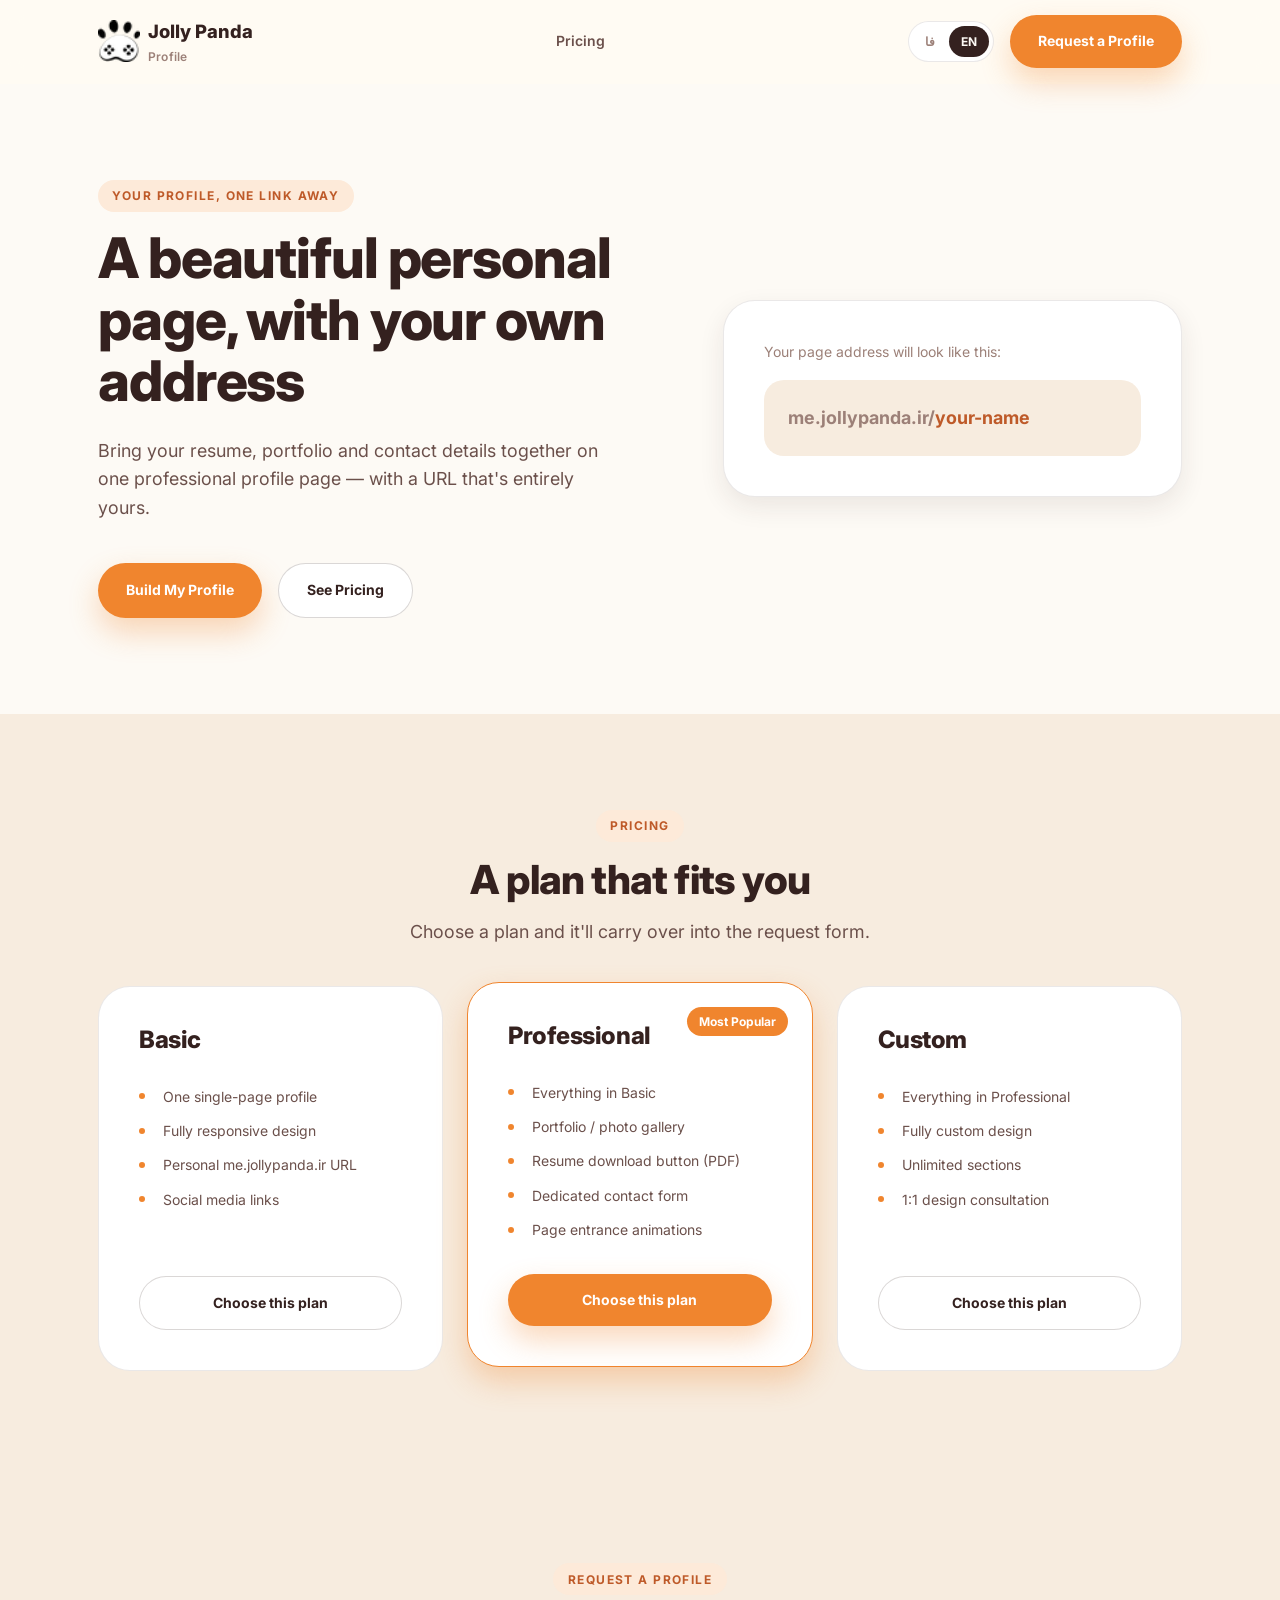
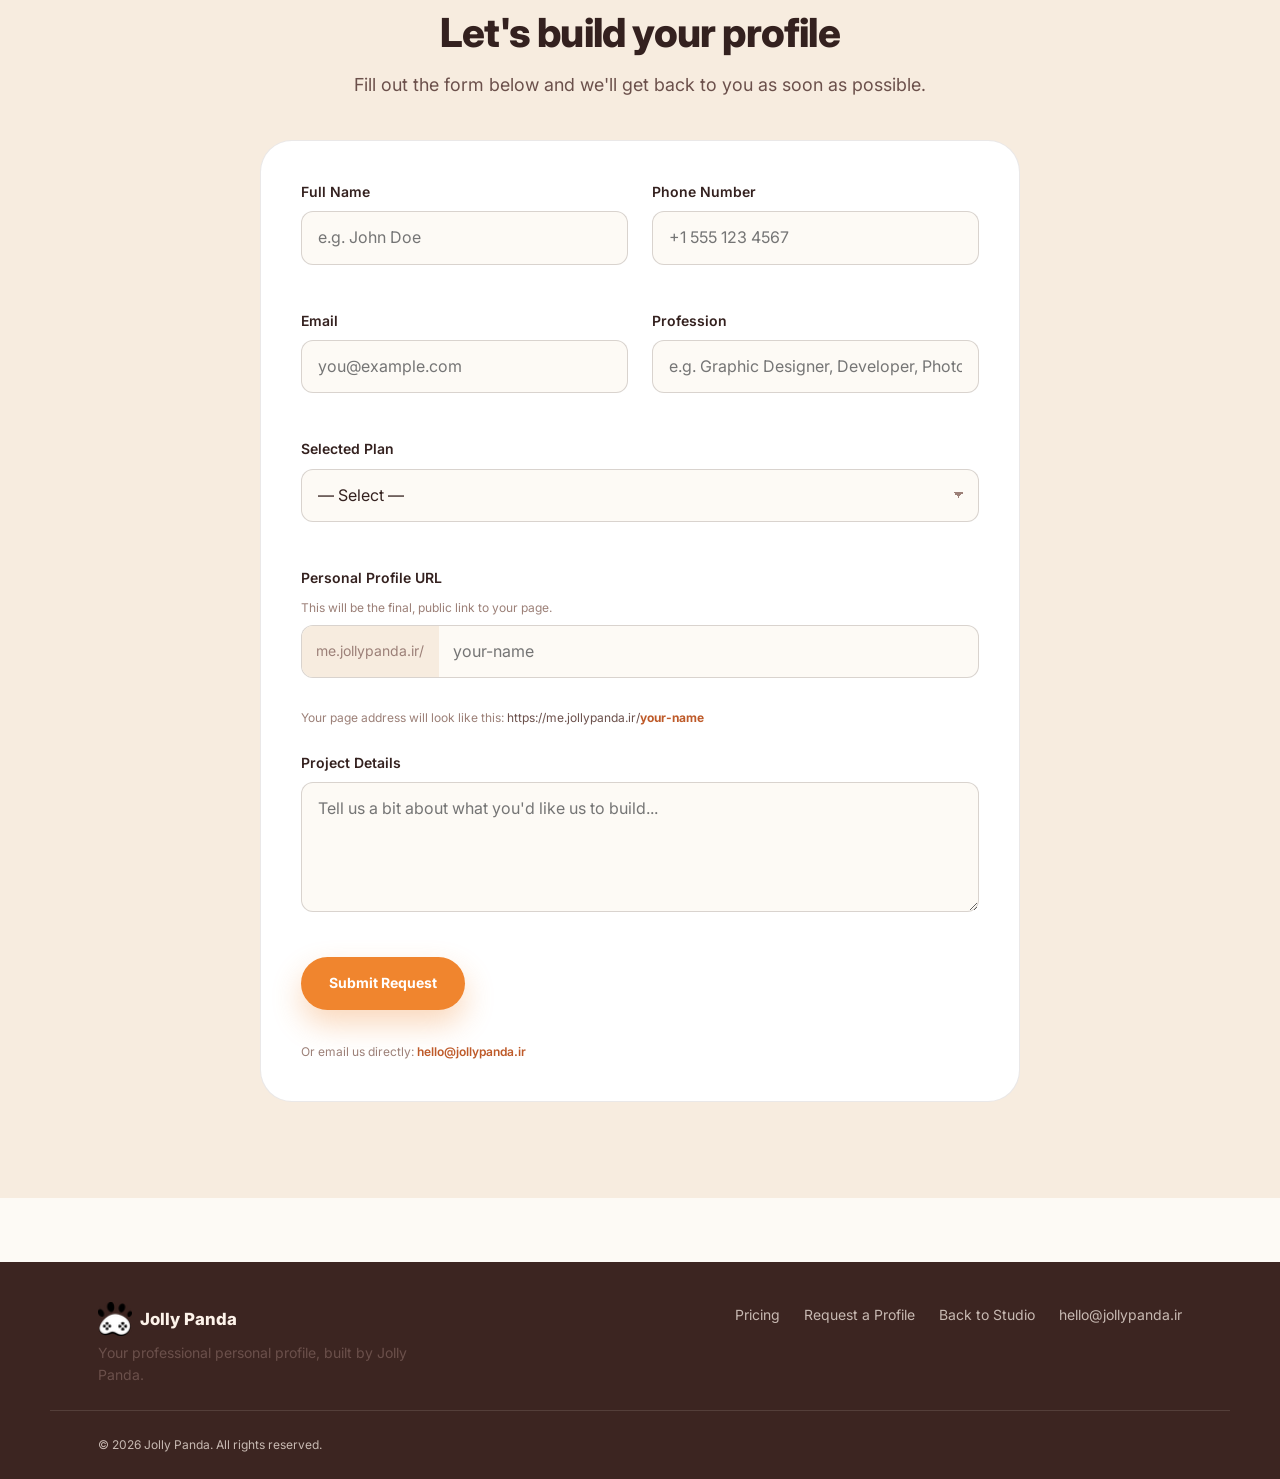
==== commit 9da3e4f5: "Remove calculator; add plan-select & selectedPlan field Remove the on-page calculator (HTML, CSS, an" ====
--- a/index.html
+++ b/index.html
@@ -54,7 +54,6 @@
 
       <nav id="navLinks" class="nav__links">
         <a href="#pricing" class="nav__link" data-i18n="nav.pricing">قیمت‌گذاری</a>
-        <a href="#calculator" class="nav__link" data-i18n="nav.calculator">محاسبه‌گر</a>
         <a href="#request" class="btn btn-primary nav__mobile-cta" data-i18n="nav.request">درخواست پروفایل</a>
       </nav>
 
@@ -100,86 +99,29 @@
         <div class="section-heading section-heading--center">
           <span class="eyebrow" data-i18n="pricing.eyebrow">قیمت‌گذاری</span>
           <h2 data-i18n="pricing.title">پکیجی که مناسب شماست</h2>
-          <p data-i18n="pricing.subtitle">برای برآورد قیمت، از محاسبه‌گر پایین همین صفحه استفاده کنید.</p>
+          <p data-i18n="pricing.subtitle">پکیج مدنظرتان را انتخاب کنید تا در فرم درخواست برایتان ثبت شود.</p>
         </div>
 
         <div class="pricing-grid">
           <article class="pricing-card">
             <h3 data-i18n="pricing.plans.basic.name">پایه</h3>
             <ul class="pricing-card__features" data-i18n-list="pricing.plans.basic.features"></ul>
-            <a href="#request" class="btn btn-secondary pricing-card__cta" data-i18n="pricing.cta">انتخاب این پکیج</a>
+            <a href="#request" class="btn btn-secondary pricing-card__cta" data-plan="basic" data-i18n="pricing.cta">انتخاب این پکیج</a>
           </article>
 
           <article class="pricing-card pricing-card--featured">
             <span class="pricing-card__badge" data-i18n="pricing.mostPopular">محبوب‌ترین</span>
             <h3 data-i18n="pricing.plans.professional.name">حرفه‌ای</h3>
             <ul class="pricing-card__features" data-i18n-list="pricing.plans.professional.features"></ul>
-            <a href="#request" class="btn btn-primary pricing-card__cta" data-i18n="pricing.cta">انتخاب این پکیج</a>
+            <a href="#request" class="btn btn-primary pricing-card__cta" data-plan="professional" data-i18n="pricing.cta">انتخاب این پکیج</a>
           </article>
 
           <article class="pricing-card">
             <h3 data-i18n="pricing.plans.custom.name">اختصاصی</h3>
             <ul class="pricing-card__features" data-i18n-list="pricing.plans.custom.features"></ul>
-            <a href="#request" class="btn btn-secondary pricing-card__cta" data-i18n="pricing.cta">انتخاب این پکیج</a>
+            <a href="#request" class="btn btn-secondary pricing-card__cta" data-plan="custom" data-i18n="pricing.cta">انتخاب این پکیج</a>
           </article>
         </div>
-      </div>
-    </section>
-
-    <!-- ============ CALCULATOR ============ -->
-    <section class="section" id="calculator">
-      <div class="container">
-        <div class="section-heading section-heading--center">
-          <span class="eyebrow" data-i18n="calculator.eyebrow">محاسبه‌گر</span>
-          <h2 data-i18n="calculator.title">برآورد قیمت شخصی‌سازی‌شده</h2>
-          <p data-i18n="calculator.subtitle">امکانات مورد نیازتان را انتخاب کنید تا برآورد قیمت به‌روزرسانی شود.</p>
-        </div>
-
-        <form class="calculator" id="calculatorForm">
-          <div class="calculator__grid">
-            <fieldset class="calculator__group">
-              <legend data-i18n="calculator.packageLabel">پکیج پایه</legend>
-              <label class="calculator__option">
-                <input type="radio" name="calcPackage" value="basic" checked />
-                <span data-i18n="calculator.packages.basic">پایه</span>
-              </label>
-              <label class="calculator__option">
-                <input type="radio" name="calcPackage" value="standard" />
-                <span data-i18n="calculator.packages.standard">حرفه‌ای</span>
-              </label>
-              <label class="calculator__option">
-                <input type="radio" name="calcPackage" value="premium" />
-                <span data-i18n="calculator.packages.premium">اختصاصی</span>
-              </label>
-            </fieldset>
-
-            <fieldset class="calculator__group">
-              <legend data-i18n="calculator.addonsLabel">امکانات اضافه</legend>
-              <label class="calculator__option">
-                <input type="checkbox" name="calcAddon" value="gallery" />
-                <span data-i18n="calculator.addons.gallery">گالری تصاویر</span>
-              </label>
-              <label class="calculator__option">
-                <input type="checkbox" name="calcAddon" value="resume" />
-                <span data-i18n="calculator.addons.resume">دانلود رزومه (PDF)</span>
-              </label>
-              <label class="calculator__option">
-                <input type="checkbox" name="calcAddon" value="animations" />
-                <span data-i18n="calculator.addons.animations">انیمیشن‌های اختصاصی</span>
-              </label>
-              <label class="calculator__option">
-                <input type="checkbox" name="calcAddon" value="contactForm" />
-                <span data-i18n="calculator.addons.contactForm">فرم تماس</span>
-              </label>
-            </fieldset>
-          </div>
-
-          <div class="calculator__result">
-            <span class="calculator__result-label" data-i18n="calculator.totalLabel">برآورد قیمت</span>
-            <span class="calculator__result-value" id="calculatorTotal">۱,۵۰۰,۰۰۰ تومان</span>
-          </div>
-          <p class="calculator__note" data-i18n="calculator.note">این عدد صرفاً یک برآورد اولیه است و قیمت نهایی پس از بررسی پروژه اعلام می‌شود.</p>
-        </form>
       </div>
     </section>
 
@@ -223,6 +165,18 @@
                      data-i18n-placeholder="form.placeholders.profession" placeholder="مثلاً طراح گرافیک، برنامه‌نویس، عکاس..." />
               <span class="form-field__error"></span>
             </div>
+          </div>
+
+          <!-- ===== Selected plan ===== -->
+          <div class="form-field">
+            <label class="form-field__label" for="selectedPlan" data-i18n="form.labels.selectedPlan">پلن انتخابی</label>
+            <select class="form-field__input" id="selectedPlan" name="selectedPlan">
+              <option value="" data-i18n="form.selectPlanPlaceholder">— انتخاب کنید —</option>
+              <option value="basic" data-i18n="pricing.plans.basic.name">پایه</option>
+              <option value="professional" data-i18n="pricing.plans.professional.name">حرفه‌ای</option>
+              <option value="custom" data-i18n="pricing.plans.custom.name">اختصاصی</option>
+            </select>
+            <span class="form-field__error"></span>
           </div>
 
           <!-- ===== Profile URL / slug picker ===== -->
@@ -277,7 +231,6 @@
         <div class="site-footer__group">
           <ul class="site-footer__list">
             <li><a class="site-footer__link" href="#pricing" data-i18n="nav.pricing">قیمت‌گذاری</a></li>
-            <li><a class="site-footer__link" href="#calculator" data-i18n="nav.calculator">محاسبه‌گر</a></li>
             <li><a class="site-footer__link" href="#request" data-i18n="nav.request">درخواست پروفایل</a></li>
             <li><a class="site-footer__link" href="https://jollypanda.ir" data-i18n="nav.backToStudio">بازگشت به استودیو</a></li>
             <li><a class="site-footer__link site-footer__link--email" href="mailto:hello@jollypanda.ir">hello@jollypanda.ir</a></li>
@@ -297,7 +250,7 @@
   <script src="js/language.js" defer></script>
   <script src="js/slug-service.js" defer></script>
   <script src="js/slug-input.js" defer></script>
-  <script src="js/calculator.js" defer></script>
+  <script src="js/plan-select.js" defer></script>
   <script src="js/email-service.js" defer></script>
   <script src="js/form.js" defer></script>
   <script src="js/list-i18n.js" defer></script>
--- a/css/page.css
+++ b/css/page.css
@@ -169,93 +169,6 @@
   }
 }
 
-/* ---------- Calculator ---------- */
-.calculator {
-  max-width: 760px;
-  margin-inline: auto;
-  background: var(--color-surface);
-  border: 1px solid var(--color-border);
-  border-radius: var(--radius-lg);
-  padding: var(--space-lg);
-}
-
-.calculator__grid {
-  display: grid;
-  grid-template-columns: 1fr;
-  gap: var(--space-lg);
-}
-
-.calculator__group {
-  border: none;
-  padding: 0;
-  display: flex;
-  flex-direction: column;
-  gap: var(--space-xs);
-}
-
-.calculator__group legend {
-  font-weight: 700;
-  color: var(--color-ink);
-  margin-bottom: var(--space-2xs);
-  padding: 0;
-}
-
-.calculator__option {
-  display: flex;
-  align-items: center;
-  gap: var(--space-xs);
-  font-size: var(--fs-small);
-  color: var(--color-ink-soft);
-  padding: 0.6rem 0.85rem;
-  border: 1px solid var(--color-border);
-  border-radius: var(--radius-sm);
-  cursor: pointer;
-  transition: border-color var(--duration-fast) var(--ease-out);
-}
-
-.calculator__option:hover {
-  border-color: var(--color-orange);
-}
-
-.calculator__option input {
-  accent-color: var(--color-orange);
-  width: 18px;
-  height: 18px;
-  flex-shrink: 0;
-}
-
-.calculator__result {
-  display: flex;
-  align-items: baseline;
-  justify-content: space-between;
-  margin-top: var(--space-lg);
-  padding-top: var(--space-lg);
-  border-top: 1px solid var(--color-border);
-}
-
-.calculator__result-label {
-  font-size: var(--fs-small);
-  color: var(--color-ink-faint);
-}
-
-.calculator__result-value {
-  font-size: var(--fs-h3);
-  font-weight: 800;
-  color: var(--color-orange-dark);
-}
-
-.calculator__note {
-  font-size: var(--fs-tiny);
-  color: var(--color-ink-faint);
-  margin-top: var(--space-sm);
-}
-
-@media (min-width: 700px) {
-  .calculator__grid {
-    grid-template-columns: 1fr 1fr;
-  }
-}
-
 /* ---------- Request form ---------- */
 .request-form {
   max-width: 760px;
@@ -315,6 +228,29 @@
   border-color: var(--color-orange);
 }
 
+select.form-field__input {
+  appearance: none;
+  background-image: linear-gradient(45deg, transparent 50%, var(--color-ink-faint) 50%),
+    linear-gradient(135deg, var(--color-ink-faint) 50%, transparent 50%);
+  background-position: calc(100% - 1.2rem) center, calc(100% - 0.85rem) center;
+  background-size: 6px 6px, 6px 6px;
+  background-repeat: no-repeat;
+}
+
+html[dir="rtl"] select.form-field__input {
+  background-position: 1.2rem center, 0.85rem center;
+}
+
+select.form-field__input.is-highlighted {
+  animation: plan-select-pulse 1.2s var(--ease-out);
+}
+
+@keyframes plan-select-pulse {
+  0% { box-shadow: 0 0 0 0 rgba(240, 133, 46, 0.45); border-color: var(--color-orange); }
+  70% { box-shadow: 0 0 0 8px rgba(240, 133, 46, 0); border-color: var(--color-orange); }
+  100% { box-shadow: 0 0 0 0 rgba(240, 133, 46, 0); }
+}
+
 .form-field__textarea {
   resize: vertical;
   min-height: 6rem;
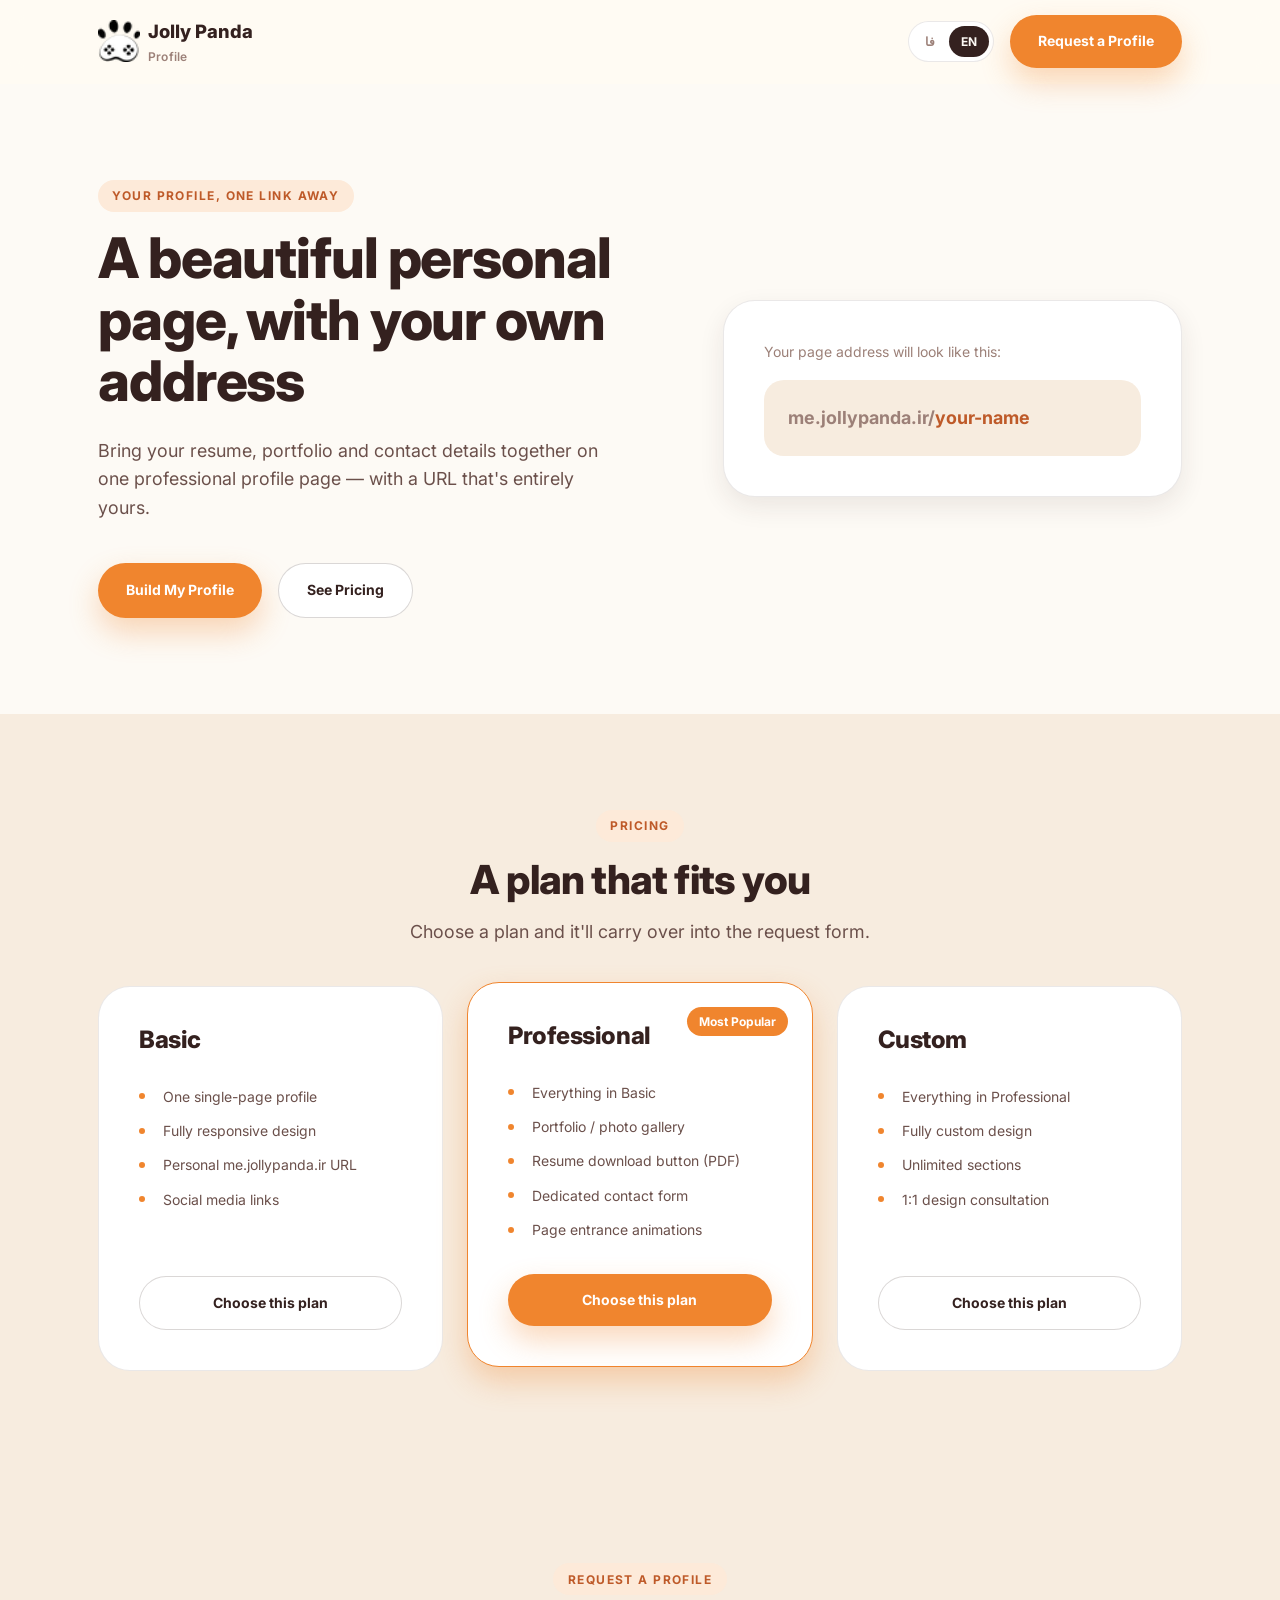
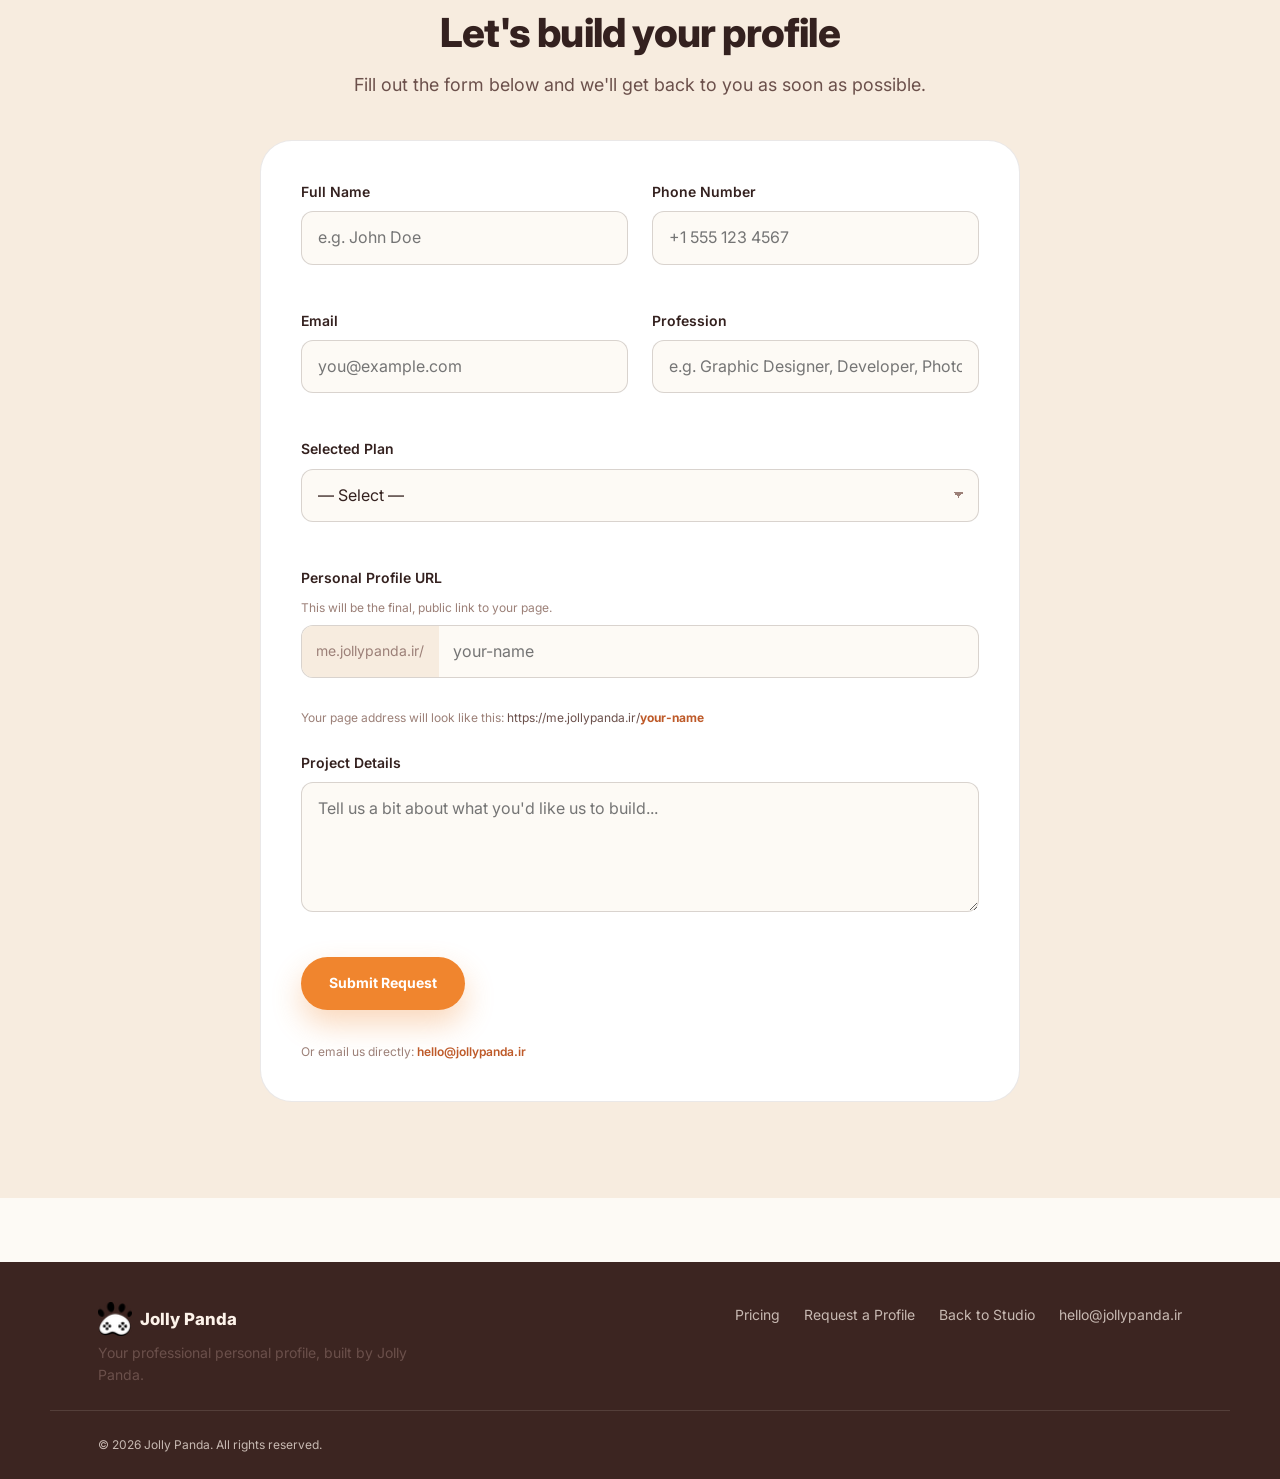
==== commit e31450a5: "Update index.html" ====
--- a/index.html
+++ b/index.html
@@ -53,7 +53,6 @@
       </button>
 
       <nav id="navLinks" class="nav__links">
-        <a href="#pricing" class="nav__link" data-i18n="nav.pricing">قیمت‌گذاری</a>
         <a href="#request" class="btn btn-primary nav__mobile-cta" data-i18n="nav.request">درخواست پروفایل</a>
       </nav>
 
